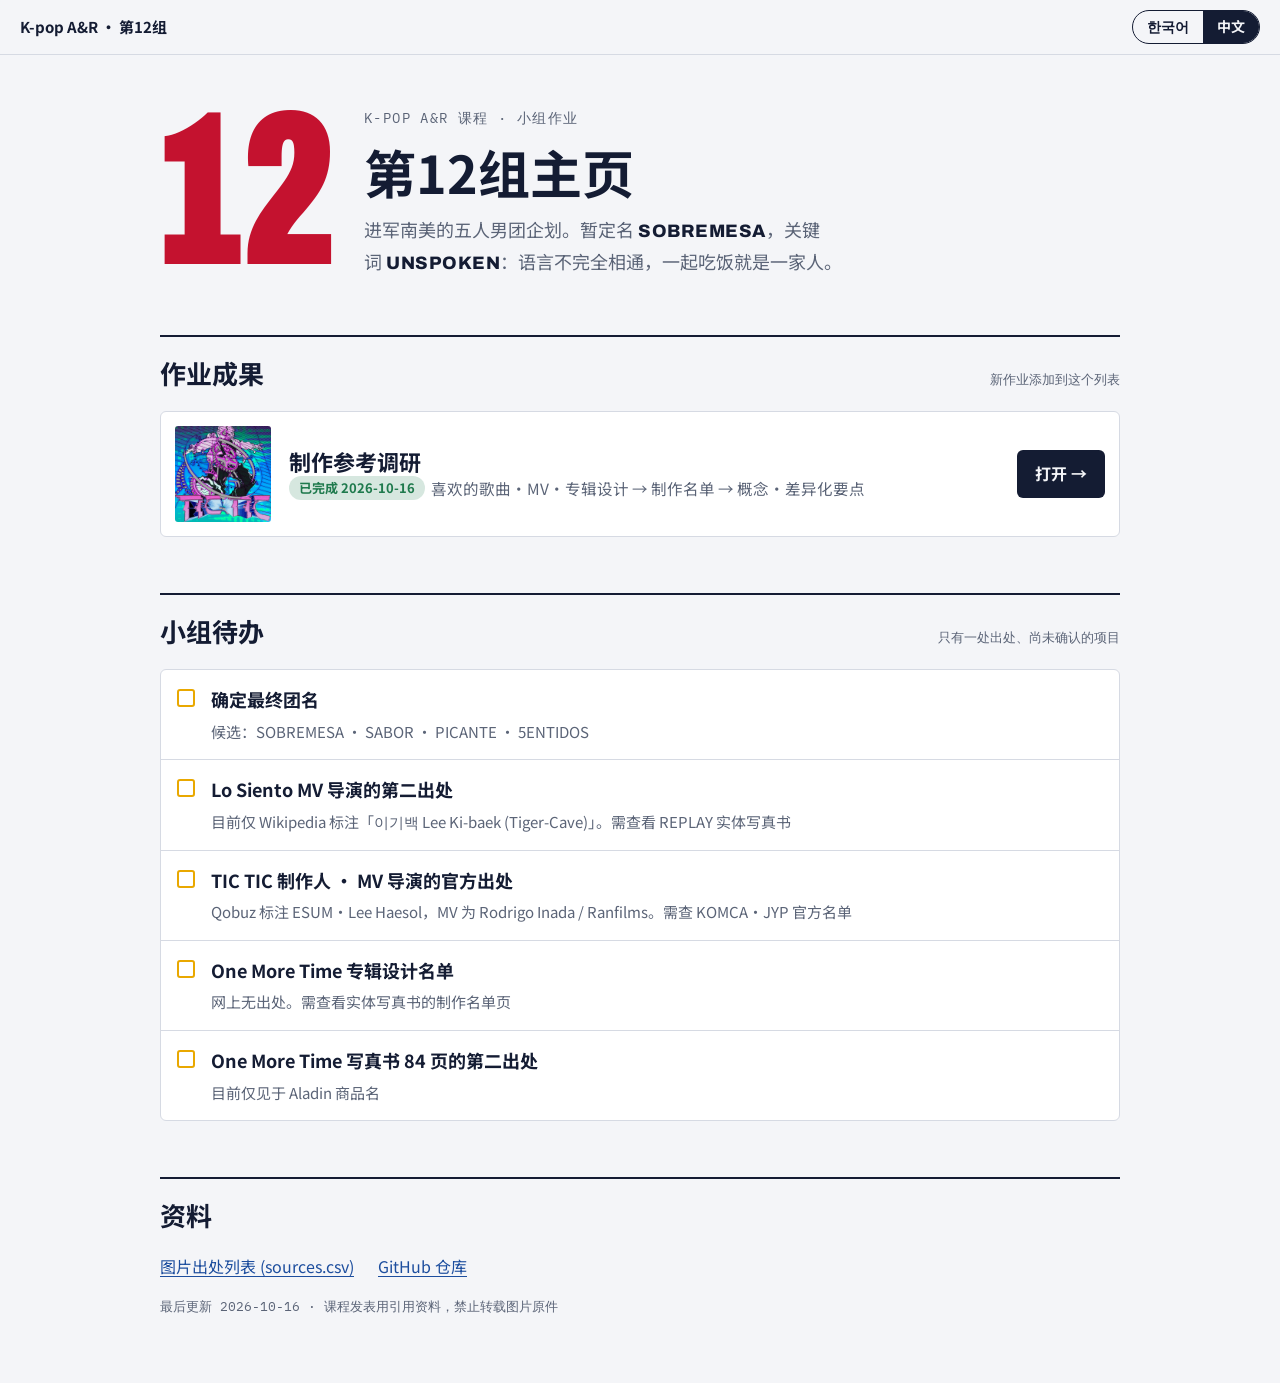
==== zh/index.html @ c370b21c "[kpop-sobremesa] feat: 12조 메인보드 + 한국어/중국어 버전 전환 Co-Authored-By: Claude Opus 5.5 <noreply@anthropic.c" ====
<!doctype html>
<html lang="zh-CN">
<head>
<meta charset="utf-8">
<meta name="viewport" content="width=device-width, initial-scale=1, viewport-fit=cover">
<meta name="robots" content="noindex, nofollow">
<title>第12组主页</title>
<link rel="preconnect" href="https://fonts.googleapis.com">
<link rel="preconnect" href="https://fonts.gstatic.com" crossorigin>
<link rel="stylesheet" href="https://fonts.googleapis.com/css2?family=Archivo:wdth,wght@62..125,400..900&family=Noto+Sans+SC:wght@400;500;700&family=IBM+Plex+Mono:wght@400;500&display=swap">
<link rel="stylesheet" href="../assets/board.css">
</head>
<body>
<nav class="topbar" aria-label="语言切换">
  <span>K-pop A&amp;R · 第12组</span>
  <div class="lang"><a href="../" hreflang="ko" lang="ko">한국어</a><span aria-current="true">中文</span></div>
</nav>

<div class="wrap">

<header class="hero">
  <div class="team-no" aria-hidden="true">12</div>
  <div class="eyebrow">K-pop A&amp;R 课程 · 小组作业</div>
  <h1>第12组主页</h1>
  <p>进军南美的五人男团企划。暂定名 <strong>SOBREMESA</strong>，关键词 <strong>UNSPOKEN</strong>：语言不完全相通，一起吃饭就是一家人。</p>
</header>

<section>
  <h2>作业成果 <small>新作业添加到这个列表</small></h2>
  <ul class="deliverables">
    <!-- 新成果：复制下面的 li 粘贴到上方，只改链接和状态（韩文版 ../index.html 也要同步） -->
    <li class="deliv">
      <img src="../assets/album_TICTIC_01.jpg" alt="" width="96" height="96">
      <div>
        <h3>制作参考调研</h3>
        <p class="desc"><span class="pill done">已完成 2026-10-16</span>喜欢的歌曲·MV·专辑设计 → 制作名单 → 概念·差异化要点</p>
      </div>
      <a class="open" href="reference.html">打开 →</a>
    </li>
  </ul>
</section>

<section>
  <h2>小组待办 <small>只有一处出处、尚未确认的项目</small></h2>
  <ul class="todo-list">
    <li><span class="box" aria-hidden="true"></span><div><b>确定最终团名</b><span>候选：SOBREMESA · SABOR · PICANTE · 5ENTIDOS</span></div></li>
    <li><span class="box" aria-hidden="true"></span><div><b>Lo Siento MV 导演的第二出处</b><span>目前仅 Wikipedia 标注「이기백 Lee Ki-baek (Tiger-Cave)」。需查看 REPLAY 实体写真书</span></div></li>
    <li><span class="box" aria-hidden="true"></span><div><b>TIC TIC 制作人 · MV 导演的官方出处</b><span>Qobuz 标注 ESUM·Lee Haesol，MV 为 Rodrigo Inada / Ranfilms。需查 KOMCA·JYP 官方名单</span></div></li>
    <li><span class="box" aria-hidden="true"></span><div><b>One More Time 专辑设计名单</b><span>网上无出处。需查看实体写真书的制作名单页</span></div></li>
    <li><span class="box" aria-hidden="true"></span><div><b>One More Time 写真书 84 页的第二出处</b><span>目前仅见于 Aladin 商品名</span></div></li>
  </ul>
</section>

<section>
  <h2>资料</h2>
  <div class="links">
    <a href="../assets/sources.csv">图片出处列表 (sources.csv)</a>
    <a href="https://github.com/minchan103-arch/sobremesa-reference">GitHub 仓库</a>
  </div>
  <p class="updated">最后更新 2026-10-16 · 课程发表用引用资料，禁止转载图片原件</p>
</section>

</div>
</body>
</html>
---- assets/board.css ----
/* 12조 메인보드 — 레퍼런스 페이지와 같은 토큰. 레이아웃: 상단바 → 큰 조 번호 → 산출물 목록 → 팀 할 일 → 자료 */
:root {
  --paper: #F4F5F8; --card: #FFFFFF; --ink: #141C33; --muted: #5B6477; --line: #D6DAE3;
  --chili: #C4122F; --tile: #1D4E9E; --maize: #E9A800; --ok: #1F7A4D; --chip-bg: #E9ECF3;
  --font-display: "Archivo", "Arial Narrow", system-ui, sans-serif;
  --font-body: "IBM Plex Sans KR", "Apple SD Gothic Neo", "Malgun Gothic", system-ui, sans-serif;
  --font-mono: "IBM Plex Mono", ui-monospace, "Consolas", monospace;
}
@media (prefers-color-scheme: dark) {
  :root:not([data-theme="light"]) {
    --paper: #0F1425; --card: #161D33; --ink: #E6EAF3; --muted: #9AA4BA; --line: #2B3552;
    --chili: #FF5C70; --tile: #7FA6EC; --maize: #F4C64A; --ok: #5FD39A; --chip-bg: #222B45; color-scheme: dark;
  }
}
:root[data-theme="dark"] {
  --paper: #0F1425; --card: #161D33; --ink: #E6EAF3; --muted: #9AA4BA; --line: #2B3552;
  --chili: #FF5C70; --tile: #7FA6EC; --maize: #F4C64A; --ok: #5FD39A; --chip-bg: #222B45; color-scheme: dark;
}
html[lang="zh-CN"] { --font-body: "Noto Sans SC", "PingFang SC", "Microsoft YaHei", system-ui, sans-serif; }

* { box-sizing: border-box; }
body {
  margin: 0; background: var(--paper); color: var(--ink);
  font-family: var(--font-body); font-size: 18px; line-height: 1.7; word-break: keep-all; overflow-wrap: break-word;
  padding-inline: 20px; padding-block: 0 64px;
}
html[lang="zh-CN"] body { word-break: normal; }
h1, h2, h3, p { margin: 0; text-wrap: balance; }
a { color: var(--tile); text-underline-offset: 3px; }
a:focus-visible, summary:focus-visible { outline: 2px solid var(--chili); outline-offset: 2px; }
.wrap { max-width: 960px; margin: 0 auto; display: flex; flex-direction: column; gap: 56px; }

.topbar {
  position: sticky; top: env(safe-area-inset-top, 0px); z-index: 10;
  display: flex; justify-content: space-between; align-items: center; gap: 12px;
  margin-inline: -20px; padding: 10px 20px;
  background: color-mix(in srgb, var(--paper) 92%, transparent); backdrop-filter: blur(6px);
  border-bottom: 1px solid var(--line); font-size: 15px; font-weight: 700;
}
.lang { display: flex; border: 1.5px solid var(--ink); border-radius: 999px; overflow: hidden; }
.lang a, .lang span { padding: 4px 14px; font-weight: 700; font-size: 14px; color: var(--ink); text-decoration: none; }
.lang [aria-current] { background: var(--ink); color: var(--paper); }

.hero { padding-top: 48px; display: grid; grid-template-columns: auto minmax(0, 1fr); gap: 8px 28px; align-items: end; }
.team-no { font-family: var(--font-display); font-weight: 900; font-stretch: 62%; font-size: clamp(120px, 24vw, 220px); line-height: .8; color: var(--chili); grid-row: span 3; }
.eyebrow { font-family: var(--font-mono); font-size: 14px; letter-spacing: .1em; text-transform: uppercase; color: var(--muted); }
.hero h1 { font-size: clamp(32px, 5vw, 52px); line-height: 1.15; }
.hero p { color: var(--muted); max-width: 60ch; }
.hero p strong { color: var(--ink); font-family: var(--font-display); font-weight: 800; letter-spacing: .03em; }

section { display: flex; flex-direction: column; gap: 16px; }
section > h2 { font-size: 26px; border-top: 2px solid var(--ink); padding-top: 14px; display: flex; justify-content: space-between; align-items: baseline; gap: 12px; }
section > h2 small { font-family: var(--font-mono); font-size: 13px; font-weight: 400; color: var(--muted); }

.deliverables { list-style: none; margin: 0; padding: 0; display: flex; flex-direction: column; gap: 12px; }
.deliv {
  display: grid; grid-template-columns: 96px minmax(0, 1fr) auto; gap: 18px; align-items: center;
  background: var(--card); border: 1px solid var(--line); border-radius: 6px; padding: 14px;
}
.deliv img { width: 96px; height: auto; border-radius: 3px; display: block; }
.deliv h3 { font-size: 22px; line-height: 1.3; }
.deliv .desc { font-size: 15.5px; color: var(--muted); }
.pill { display: inline-block; font-size: 13px; font-weight: 700; padding: 1px 10px; border-radius: 999px; margin-right: 6px; vertical-align: 2px; }
.pill.done { background: color-mix(in srgb, var(--ok) 18%, transparent); color: var(--ok); }
.pill.todo { background: color-mix(in srgb, var(--maize) 30%, transparent); color: var(--ink); }
.open {
  display: inline-block; background: var(--ink); color: var(--paper); text-decoration: none;
  font-weight: 700; font-size: 16px; padding: 10px 18px; border-radius: 6px; white-space: nowrap;
}
.open:hover { background: var(--chili); }

.todo-list { list-style: none; margin: 0; padding: 0; border: 1px solid var(--line); border-radius: 6px; background: var(--card); }
.todo-list li { display: grid; grid-template-columns: 22px minmax(0, 1fr); gap: 12px; padding: 14px 16px; border-bottom: 1px solid var(--line); }
.todo-list li:last-child { border-bottom: 0; }
.todo-list .box { width: 18px; height: 18px; border: 2px solid var(--maize); border-radius: 3px; margin-top: 5px; }
.todo-list b { display: block; }
.todo-list span { font-size: 15px; color: var(--muted); }

.links { display: flex; flex-wrap: wrap; gap: 10px 24px; font-size: 16px; }
.updated { font-family: var(--font-mono); font-size: 13px; color: var(--muted); }

@media (max-width: 640px) {
  .hero { grid-template-columns: 1fr; }
  .team-no { grid-row: auto; }
  .deliv { grid-template-columns: 72px minmax(0, 1fr); }
  .deliv img { width: 72px; }
  .deliv .open { grid-column: 1 / -1; text-align: center; }
}
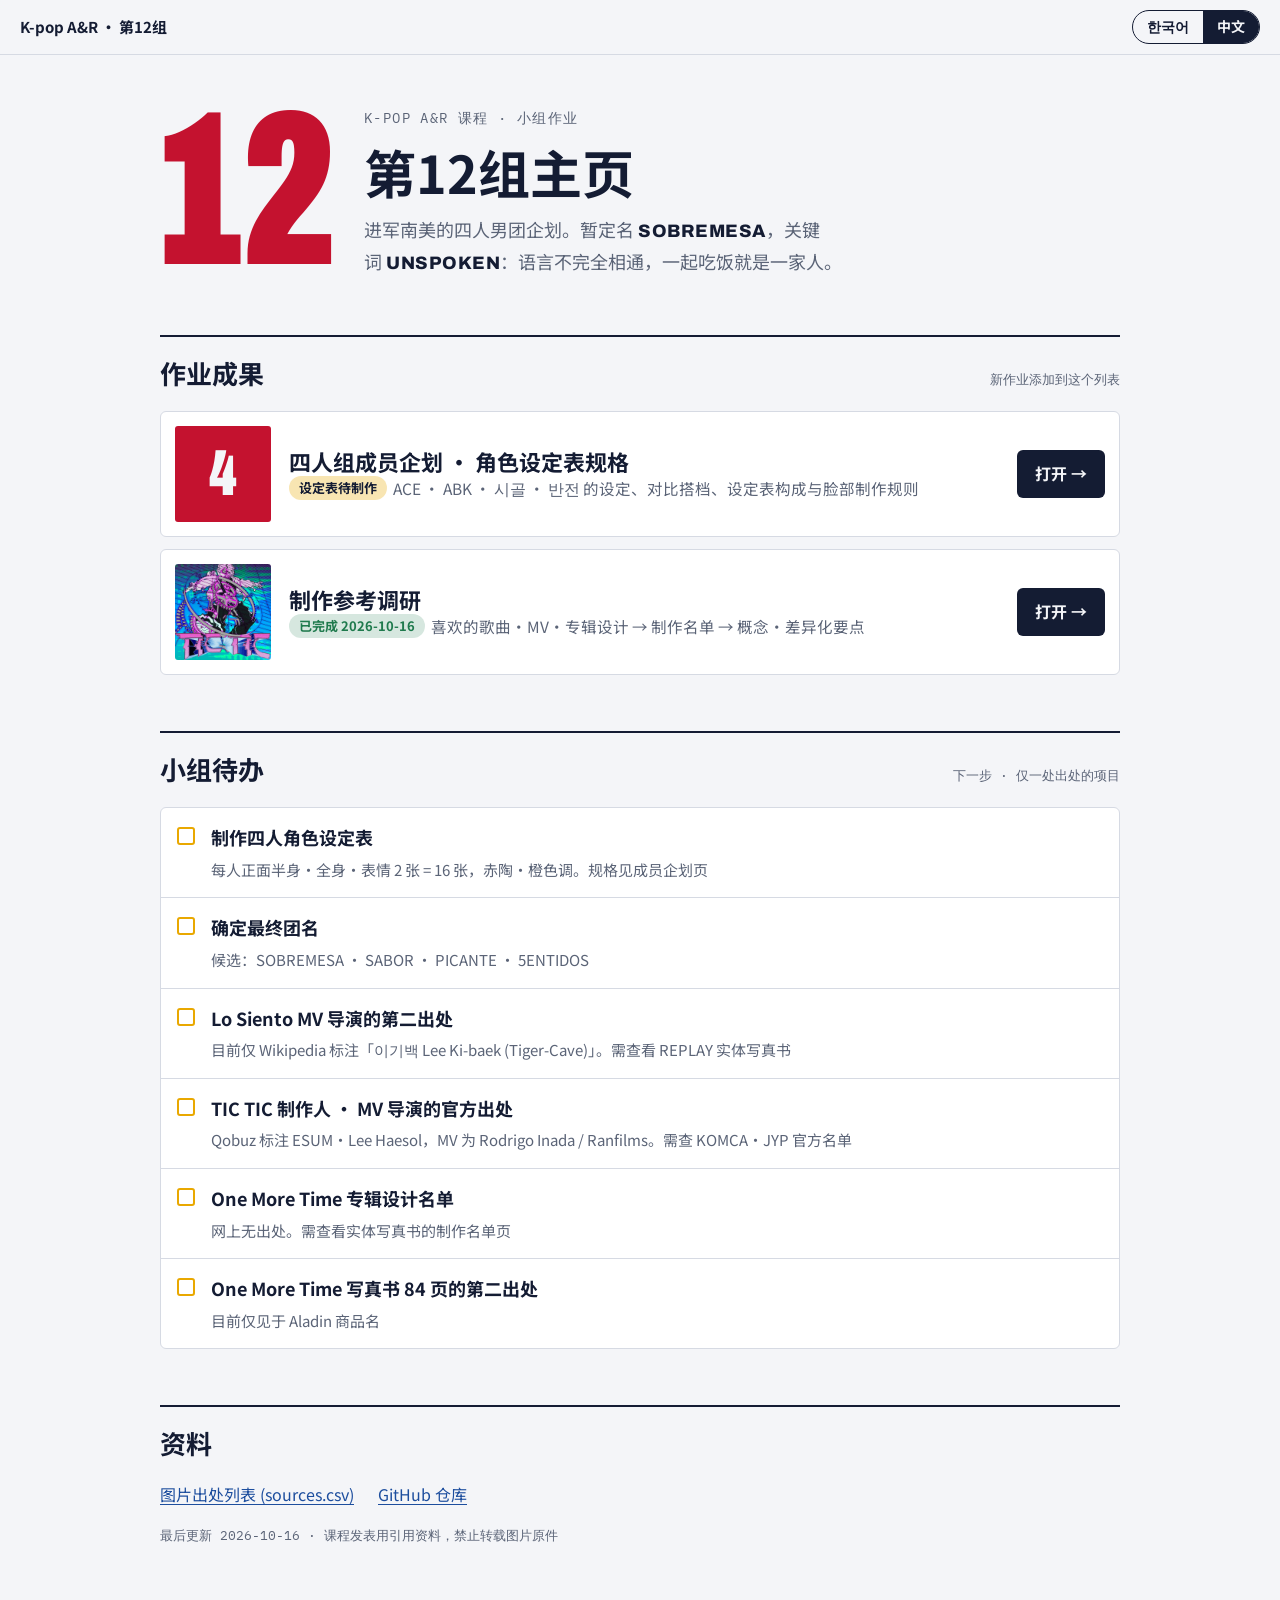
==== commit 51cdb957: "[kpop-sobremesa] feat: 4인조 멤버 기획 페이지(한/중) + 5인→4인 반영 Co-Authored-By: Claude Opus 5.5 <noreply@anthro" ====
--- a/zh/index.html
+++ b/zh/index.html
@@ -22,13 +22,21 @@
   <div class="team-no" aria-hidden="true">12</div>
   <div class="eyebrow">K-pop A&amp;R 课程 · 小组作业</div>
   <h1>第12组主页</h1>
-  <p>进军南美的五人男团企划。暂定名 <strong>SOBREMESA</strong>，关键词 <strong>UNSPOKEN</strong>：语言不完全相通，一起吃饭就是一家人。</p>
+  <p>进军南美的四人男团企划。暂定名 <strong>SOBREMESA</strong>，关键词 <strong>UNSPOKEN</strong>：语言不完全相通，一起吃饭就是一家人。</p>
 </header>
 
 <section>
   <h2>作业成果 <small>新作业添加到这个列表</small></h2>
   <ul class="deliverables">
     <!-- 新成果：复制下面的 li 粘贴到上方，只改链接和状态（韩文版 ../index.html 也要同步） -->
+    <li class="deliv">
+      <div class="deliv-no" aria-hidden="true">4</div>
+      <div>
+        <h3>四人组成员企划 · 角色设定表规格</h3>
+        <p class="desc"><span class="pill todo">设定表待制作</span>ACE · ABK · 시골 · 반전 的设定、对比搭档、设定表构成与脸部制作规则</p>
+      </div>
+      <a class="open" href="members.html">打开 →</a>
+    </li>
     <li class="deliv">
       <img src="../assets/album_TICTIC_01.jpg" alt="" width="96" height="96">
       <div>
@@ -41,8 +49,9 @@
 </section>
 
 <section>
-  <h2>小组待办 <small>只有一处出处、尚未确认的项目</small></h2>
+  <h2>小组待办 <small>下一步 · 仅一处出处的项目</small></h2>
   <ul class="todo-list">
+    <li><span class="box" aria-hidden="true"></span><div><b>制作四人角色设定表</b><span>每人正面半身·全身·表情 2 张 = 16 张，赤陶·橙色调。规格见成员企划页</span></div></li>
     <li><span class="box" aria-hidden="true"></span><div><b>确定最终团名</b><span>候选：SOBREMESA · SABOR · PICANTE · 5ENTIDOS</span></div></li>
     <li><span class="box" aria-hidden="true"></span><div><b>Lo Siento MV 导演的第二出处</b><span>目前仅 Wikipedia 标注「이기백 Lee Ki-baek (Tiger-Cave)」。需查看 REPLAY 实体写真书</span></div></li>
     <li><span class="box" aria-hidden="true"></span><div><b>TIC TIC 制作人 · MV 导演的官方出处</b><span>Qobuz 标注 ESUM·Lee Haesol，MV 为 Rodrigo Inada / Ranfilms。需查 KOMCA·JYP 官方名单</span></div></li>
--- a/assets/board.css
+++ b/assets/board.css
@@ -58,6 +58,7 @@
   background: var(--card); border: 1px solid var(--line); border-radius: 6px; padding: 14px;
 }
 .deliv img { width: 96px; height: auto; border-radius: 3px; display: block; }
+.deliv-no { width: 96px; aspect-ratio: 1; max-width: 100%; display: grid; place-items: center; border-radius: 3px; background: var(--chili); color: var(--paper); font-family: var(--font-display); font-weight: 900; font-stretch: 62%; font-size: 64px; line-height: 1; }
 .deliv h3 { font-size: 22px; line-height: 1.3; }
 .deliv .desc { font-size: 15.5px; color: var(--muted); }
 .pill { display: inline-block; font-size: 13px; font-weight: 700; padding: 1px 10px; border-radius: 999px; margin-right: 6px; vertical-align: 2px; }
@@ -83,6 +84,35 @@
   .hero { grid-template-columns: 1fr; }
   .team-no { grid-row: auto; }
   .deliv { grid-template-columns: 72px minmax(0, 1fr); }
-  .deliv img { width: 72px; }
+  .deliv img, .deliv-no { width: 72px; }
+  .deliv-no { font-size: 48px; }
   .deliv .open { grid-column: 1 / -1; text-align: center; }
 }
+
+/* 서브 페이지 상단바의 메인보드 링크 */
+.topbar > a { color: var(--ink); text-decoration: none; }
+.topbar > a:hover { color: var(--chili); }
+
+/* 캐릭터 기획 페이지 */
+.lead { font-size: 19px; max-width: 62ch; }
+.members { display: grid; grid-template-columns: repeat(2, minmax(0, 1fr)); gap: 16px; }
+.member { background: var(--card); border: 1px solid var(--line); border-radius: 6px; padding: 20px; display: flex; flex-direction: column; gap: 14px; min-width: 0; }
+.member header { display: flex; justify-content: space-between; align-items: baseline; gap: 12px; border-bottom: 2px solid var(--ink); padding-bottom: 10px; }
+.member .tag { font-family: var(--font-display); font-weight: 900; font-stretch: 70%; font-size: 48px; line-height: .9; }
+.member .pos { font-weight: 700; color: var(--chili); text-align: right; }
+.member .quote { font-size: 17px; font-weight: 500; }
+.member dl { margin: 0; display: grid; grid-template-columns: 92px minmax(0, 1fr); gap: 6px 12px; font-size: 16px; }
+.member dt { color: var(--muted); }
+.member dd { margin: 0; }
+.member .status { font-size: 14px; color: var(--muted); }
+.pairs { display: grid; grid-template-columns: repeat(2, minmax(0, 1fr)); gap: 16px; }
+.pair { background: var(--card); border: 1px solid var(--line); border-radius: 6px; padding: 18px 20px; display: flex; flex-direction: column; gap: 6px; }
+.pair b { font-family: var(--font-display); font-weight: 900; font-stretch: 75%; font-size: 34px; line-height: 1; }
+.pair b i { font-style: normal; color: var(--chili); padding-inline: 6px; }
+.pair span { font-size: 16px; color: var(--muted); }
+.spec { margin: 0; padding-left: 1.2em; display: flex; flex-direction: column; gap: 8px; }
+.spec strong { color: var(--chili); }
+.rule { background: var(--card); border: 1.5px solid var(--chili); border-radius: 6px; padding: 14px 18px; font-size: 17px; }
+@media (max-width: 720px) {
+  .members, .pairs { grid-template-columns: 1fr; }
+}
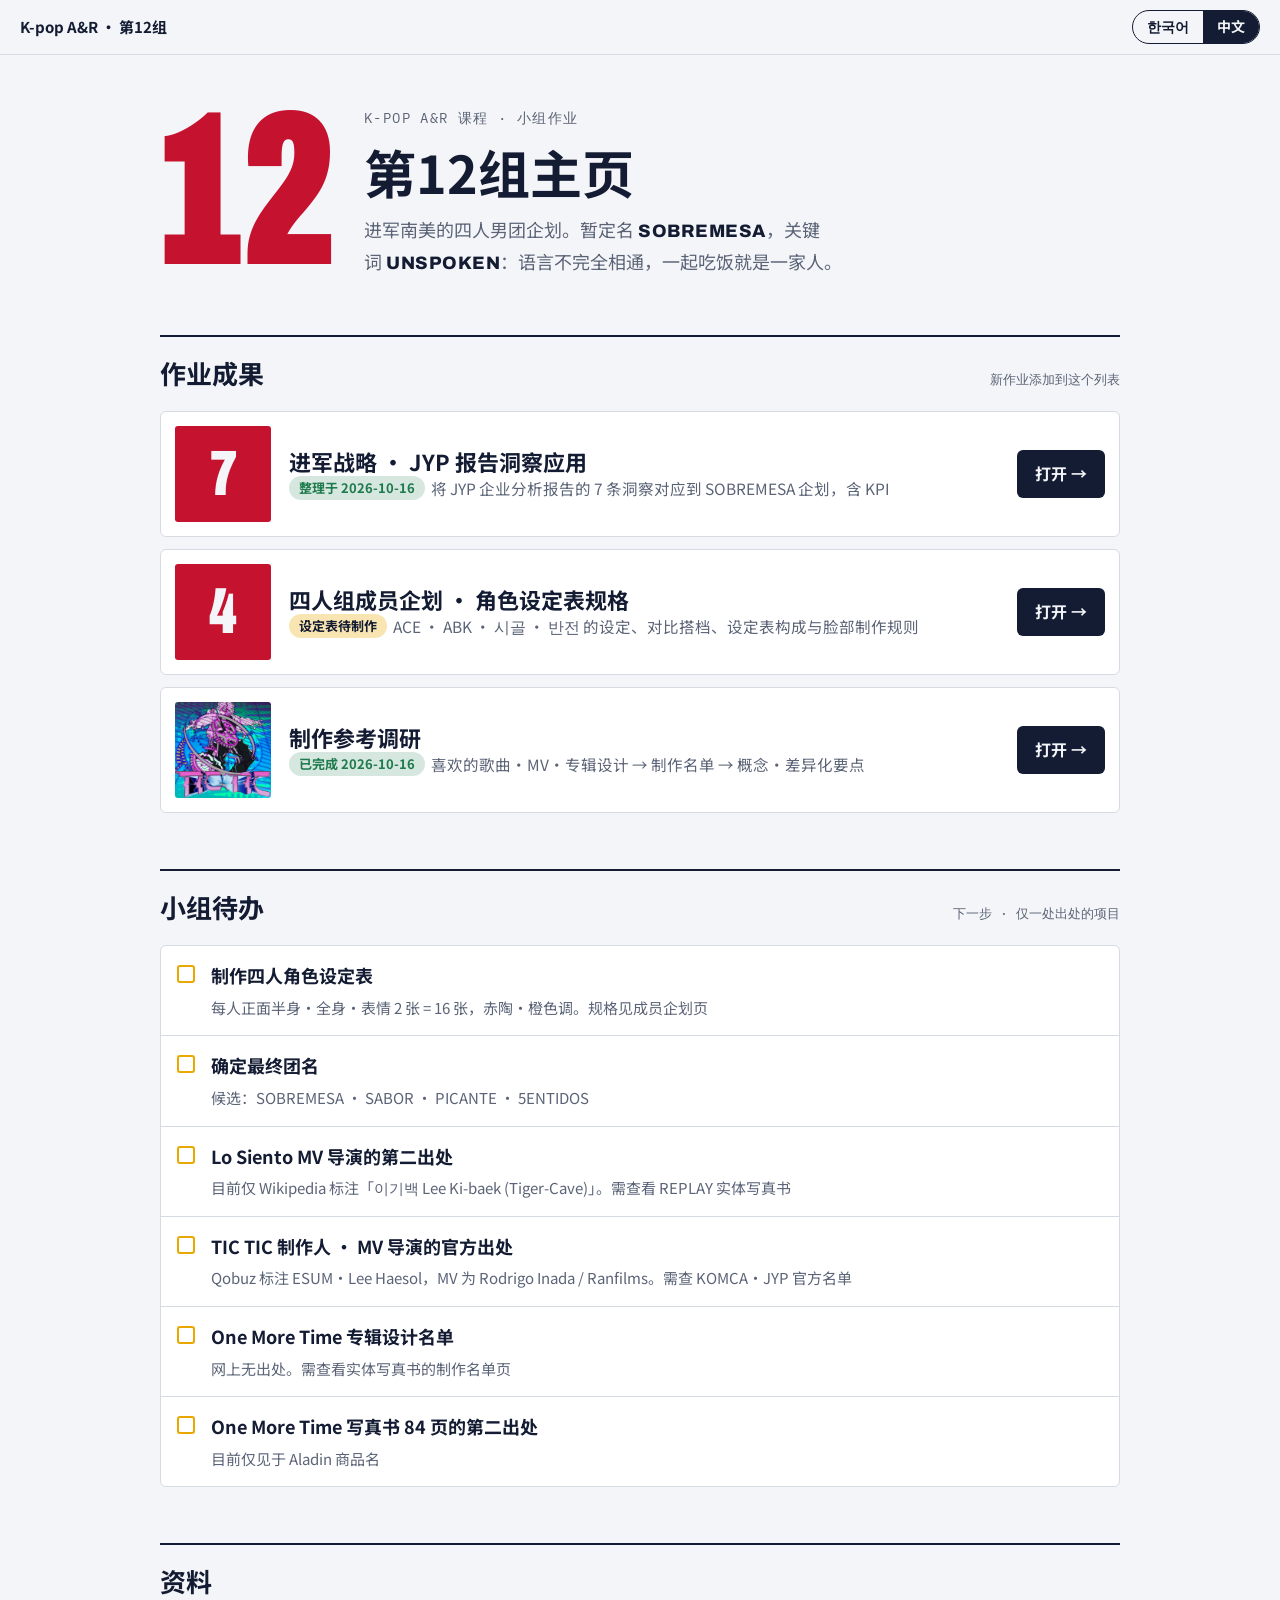
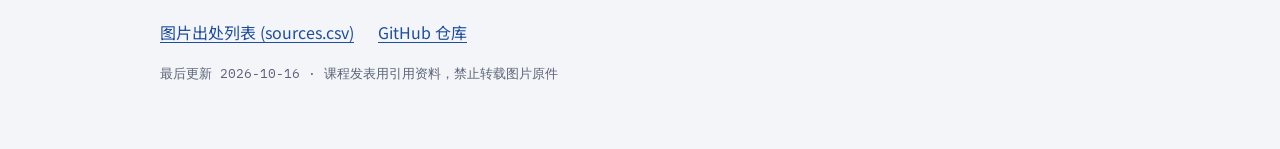
==== commit e825303c: "[kpop-sobremesa] feat: 진출 전략 페이지(한/중) — JYP 리포트 인사이트 적용 Co-Authored-By: Claude Opus 5.5 <noreply@ant" ====
--- a/zh/index.html
+++ b/zh/index.html
@@ -29,6 +29,14 @@
   <h2>作业成果 <small>新作业添加到这个列表</small></h2>
   <ul class="deliverables">
     <!-- 新成果：复制下面的 li 粘贴到上方，只改链接和状态（韩文版 ../index.html 也要同步） -->
+    <li class="deliv">
+      <div class="deliv-no" aria-hidden="true">7</div>
+      <div>
+        <h3>进军战略 · JYP 报告洞察应用</h3>
+        <p class="desc"><span class="pill done">整理于 2026-10-16</span>将 JYP 企业分析报告的 7 条洞察对应到 SOBREMESA 企划，含 KPI</p>
+      </div>
+      <a class="open" href="strategy.html">打开 →</a>
+    </li>
     <li class="deliv">
       <div class="deliv-no" aria-hidden="true">4</div>
       <div>
--- a/assets/board.css
+++ b/assets/board.css
@@ -116,3 +116,27 @@
 @media (max-width: 720px) {
   .members, .pairs { grid-template-columns: 1fr; }
 }
+
+/* 전략 페이지: 리포트 인사이트 → SOBREMESA 적용 대응표 */
+.thesis-box { background: var(--ink); color: var(--paper); border-radius: 6px; padding: 24px; display: flex; flex-direction: column; gap: 10px; }
+.thesis-box b { font-size: clamp(24px, 3.6vw, 34px); line-height: 1.25; }
+.thesis-box p { color: color-mix(in srgb, var(--paper) 82%, transparent); max-width: 70ch; }
+.map { display: flex; flex-direction: column; border: 1px solid var(--line); border-radius: 6px; background: var(--card); }
+.map-row { display: grid; grid-template-columns: 56px minmax(0, 1fr) minmax(0, 1.25fr); gap: 0 20px; padding: 18px; border-bottom: 1px solid var(--line); }
+.map-row:last-child { border-bottom: 0; }
+.map-row.head { font-family: var(--font-mono); font-size: 13px; letter-spacing: .1em; color: var(--muted); padding-block: 10px; }
+.map-row .n { font-family: var(--font-display); font-weight: 900; font-stretch: 62%; font-size: 40px; line-height: 1; color: var(--chili); }
+.map-row .src-ins b { display: block; font-size: 18px; }
+.map-row .src-ins span { font-size: 15px; color: var(--muted); }
+.map-row .apply { font-size: 17px; }
+.map-row .apply b { color: var(--chili); }
+.kpi { display: grid; grid-template-columns: repeat(2, minmax(0, 1fr)); gap: 16px; }
+.kpi div { background: var(--card); border: 1px solid var(--line); border-radius: 6px; padding: 18px 20px; display: flex; flex-direction: column; gap: 6px; }
+.kpi b { font-size: 19px; }
+.kpi span { font-size: 16px; color: var(--muted); }
+@media (max-width: 720px) {
+  .map-row { grid-template-columns: 44px minmax(0, 1fr); gap: 8px 14px; }
+  .map-row .apply { grid-column: 2; }
+  .map-row.head { display: none; }
+  .kpi { grid-template-columns: 1fr; }
+}
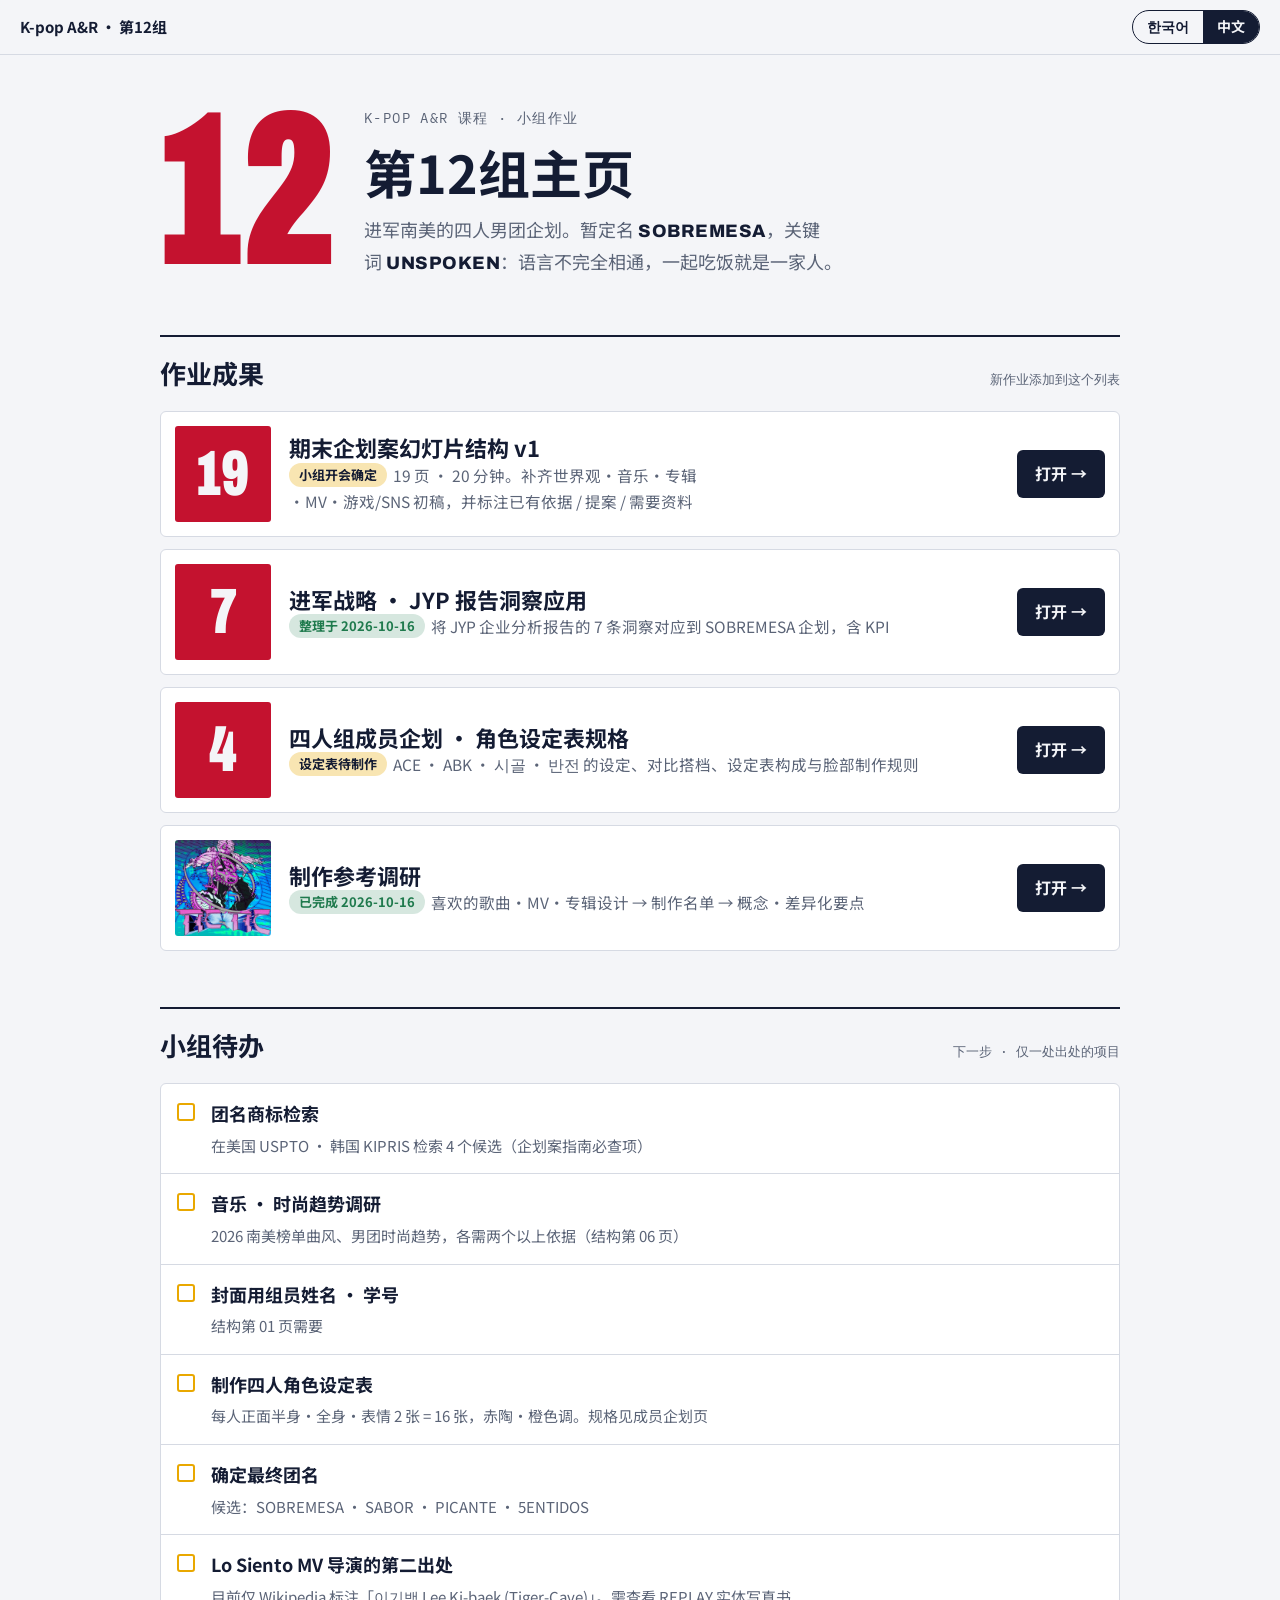
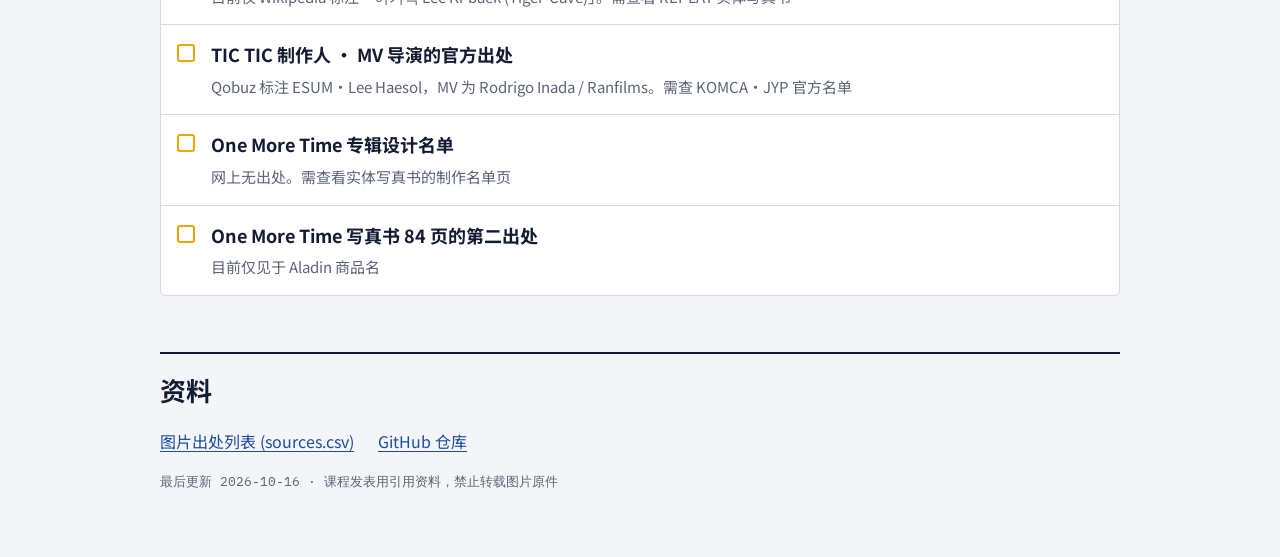
==== commit b9e9f296: "[kpop-sobremesa] feat: 기말 기획안 슬라이드 구성안 v1(한/중) + 할 일 갱신 Co-Authored-By: Claude Opus 5.5 <noreply@ant" ====
--- a/zh/index.html
+++ b/zh/index.html
@@ -30,6 +30,14 @@
   <ul class="deliverables">
     <!-- 新成果：复制下面的 li 粘贴到上方，只改链接和状态（韩文版 ../index.html 也要同步） -->
     <li class="deliv">
+      <div class="deliv-no" aria-hidden="true">19</div>
+      <div>
+        <h3>期末企划案幻灯片结构 v1</h3>
+        <p class="desc"><span class="pill todo">小组开会确定</span>19 页 · 20 分钟。补齐世界观·音乐·专辑·MV·游戏/SNS 初稿，并标注已有依据 / 提案 / 需要资料</p>
+      </div>
+      <a class="open" href="deck.html">打开 →</a>
+    </li>
+    <li class="deliv">
       <div class="deliv-no" aria-hidden="true">7</div>
       <div>
         <h3>进军战略 · JYP 报告洞察应用</h3>
@@ -59,6 +67,9 @@
 <section>
   <h2>小组待办 <small>下一步 · 仅一处出处的项目</small></h2>
   <ul class="todo-list">
+    <li><span class="box" aria-hidden="true"></span><div><b>团名商标检索</b><span>在美国 USPTO · 韩国 KIPRIS 检索 4 个候选（企划案指南必查项）</span></div></li>
+    <li><span class="box" aria-hidden="true"></span><div><b>音乐 · 时尚趋势调研</b><span>2026 南美榜单曲风、男团时尚趋势，各需两个以上依据（结构第 06 页）</span></div></li>
+    <li><span class="box" aria-hidden="true"></span><div><b>封面用组员姓名 · 学号</b><span>结构第 01 页需要</span></div></li>
     <li><span class="box" aria-hidden="true"></span><div><b>制作四人角色设定表</b><span>每人正面半身·全身·表情 2 张 = 16 张，赤陶·橙色调。规格见成员企划页</span></div></li>
     <li><span class="box" aria-hidden="true"></span><div><b>确定最终团名</b><span>候选：SOBREMESA · SABOR · PICANTE · 5ENTIDOS</span></div></li>
     <li><span class="box" aria-hidden="true"></span><div><b>Lo Siento MV 导演的第二出处</b><span>目前仅 Wikipedia 标注「이기백 Lee Ki-baek (Tiger-Cave)」。需查看 REPLAY 实体写真书</span></div></li>
--- a/assets/board.css
+++ b/assets/board.css
@@ -140,3 +140,25 @@
   .map-row.head { display: none; }
   .kpi { grid-template-columns: 1fr; }
 }
+
+/* 슬라이드 구성안 */
+.legend { display: flex; flex-wrap: wrap; gap: 10px 18px; font-size: 15px; color: var(--muted); align-items: center; }
+.st { display: inline-block; font-size: 12.5px; font-weight: 700; padding: 1px 9px; border-radius: 999px; white-space: nowrap; }
+.st.ok { background: color-mix(in srgb, var(--ok) 18%, transparent); color: var(--ok); }
+.st.prop { background: color-mix(in srgb, var(--tile) 16%, transparent); color: var(--tile); }
+.st.need { background: color-mix(in srgb, var(--maize) 30%, transparent); color: var(--ink); }
+.slides { list-style: none; margin: 0; padding: 0; display: flex; flex-direction: column; gap: 12px; }
+.slide { display: grid; grid-template-columns: 76px minmax(0, 1fr); gap: 18px; background: var(--card); border: 1px solid var(--line); border-radius: 6px; padding: 18px; }
+.slide .no { display: flex; flex-direction: column; gap: 2px; }
+.slide .no b { font-family: var(--font-display); font-weight: 900; font-stretch: 62%; font-size: 44px; line-height: .9; color: var(--chili); }
+.slide .no span { font-family: var(--font-mono); font-size: 13px; color: var(--muted); }
+.slide .body { display: flex; flex-direction: column; gap: 8px; min-width: 0; }
+.slide h3 { font-size: 21px; line-height: 1.35; display: flex; flex-wrap: wrap; gap: 6px 10px; align-items: center; }
+.slide .msg { font-weight: 500; }
+.slide ul { margin: 0; padding-left: 1.1em; display: flex; flex-direction: column; gap: 4px; font-size: 16px; }
+.slide .note { font-size: 14px; color: var(--muted); }
+.group-title { font-family: var(--font-mono); font-size: 13px; letter-spacing: .12em; color: var(--muted); margin-top: 8px; }
+@media (max-width: 640px) {
+  .slide { grid-template-columns: 1fr; gap: 8px; }
+  .slide .no { flex-direction: row; align-items: baseline; gap: 10px; }
+}
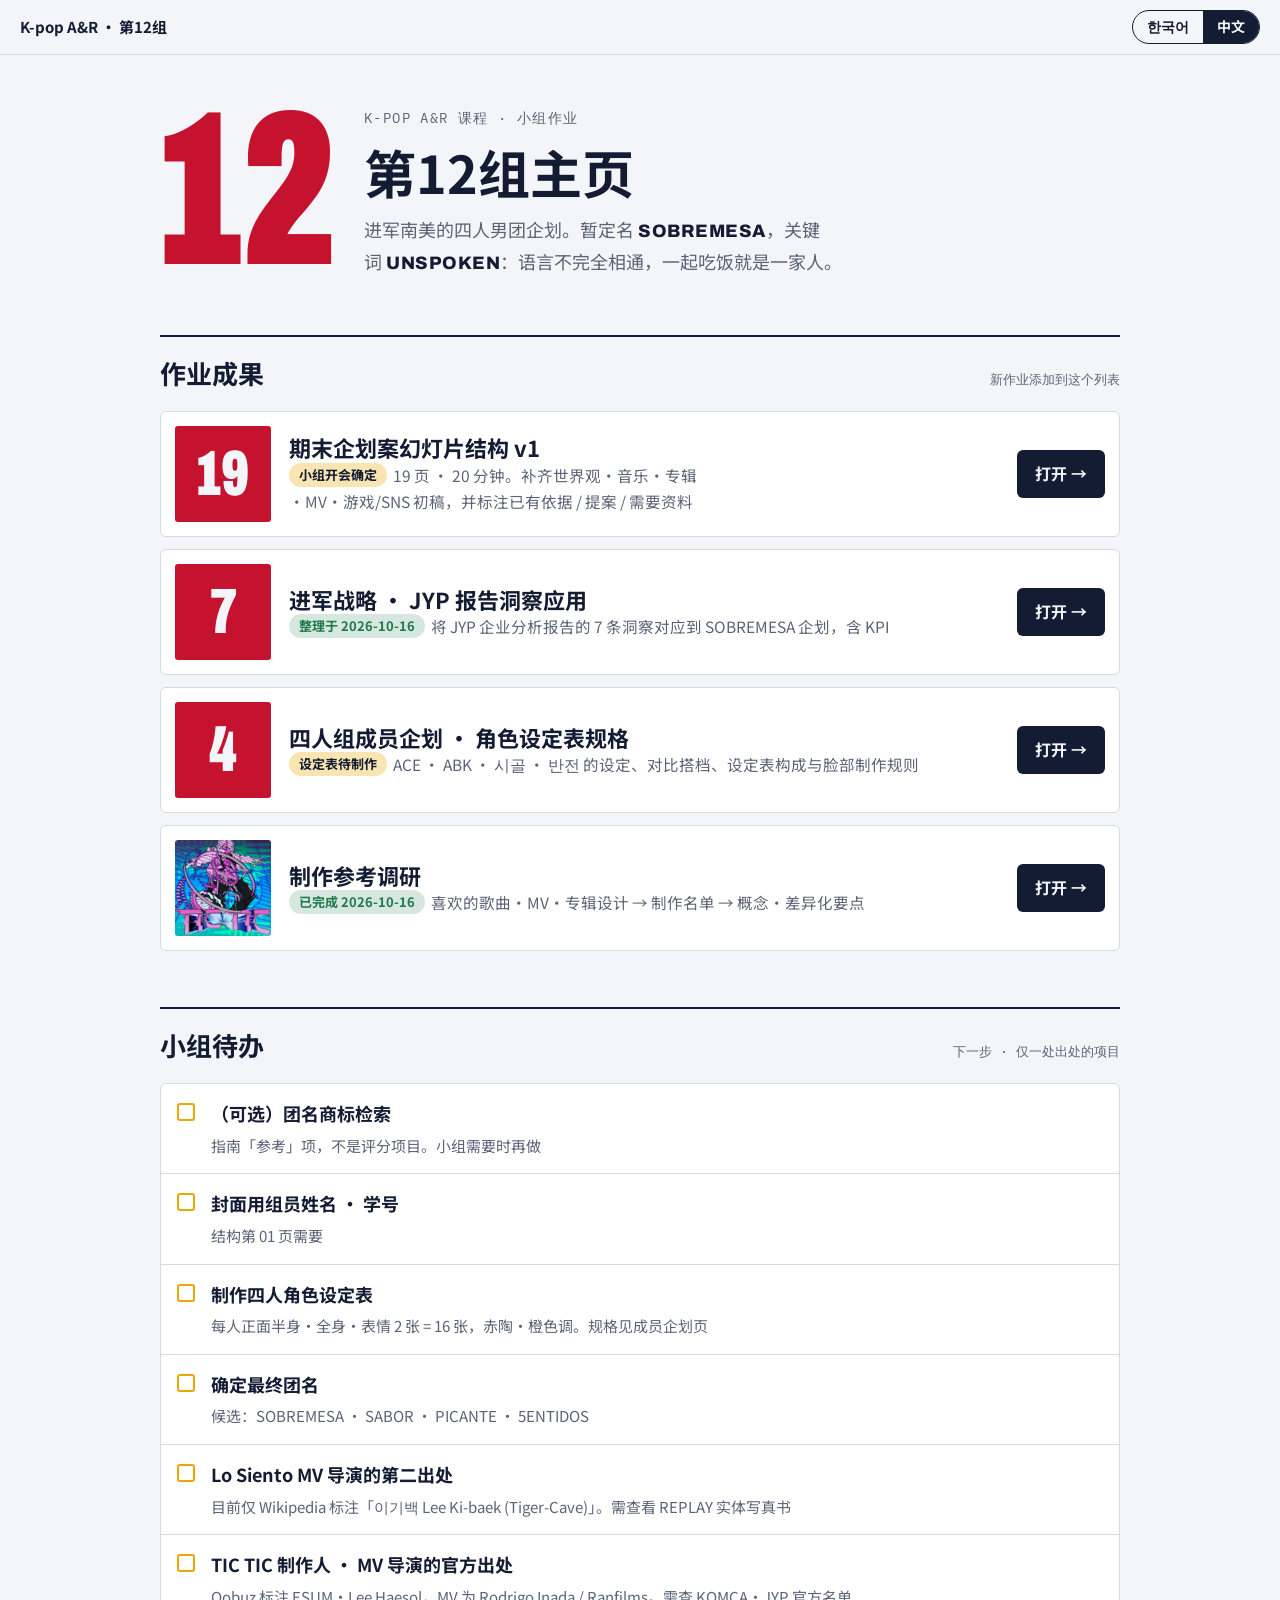
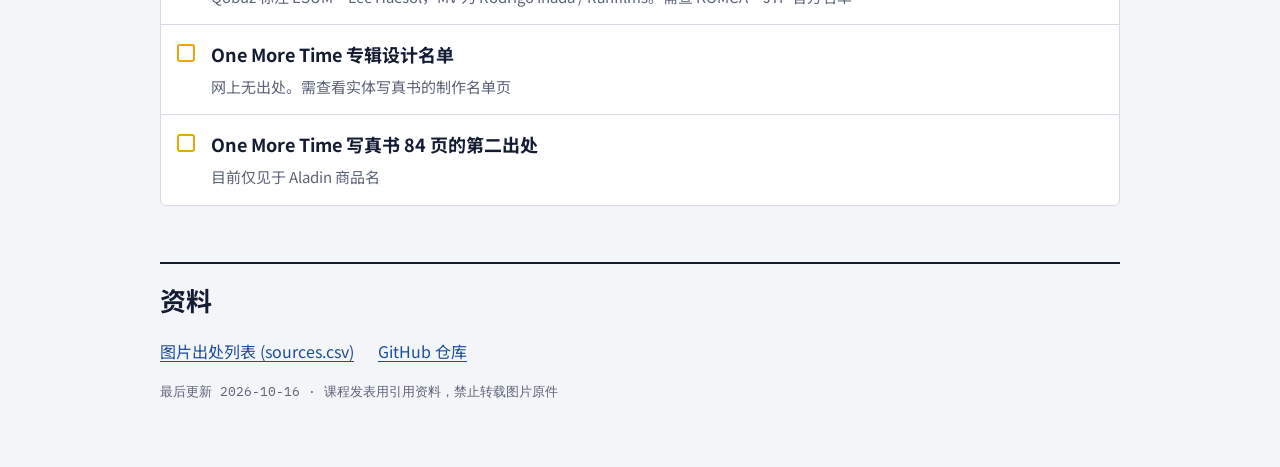
==== commit 1b8b4b65: "[kpop-sobremesa] feat: 구성안 06 음악·패션 트렌드 근거 반영 + 경쟁 사례, 상표권 '필수' 표기 정정 Co-Authored-By: Claude Opus 5." ====
--- a/zh/index.html
+++ b/zh/index.html
@@ -67,8 +67,7 @@
 <section>
   <h2>小组待办 <small>下一步 · 仅一处出处的项目</small></h2>
   <ul class="todo-list">
-    <li><span class="box" aria-hidden="true"></span><div><b>团名商标检索</b><span>在美国 USPTO · 韩国 KIPRIS 检索 4 个候选（企划案指南必查项）</span></div></li>
-    <li><span class="box" aria-hidden="true"></span><div><b>音乐 · 时尚趋势调研</b><span>2026 南美榜单曲风、男团时尚趋势，各需两个以上依据（结构第 06 页）</span></div></li>
+    <li><span class="box" aria-hidden="true"></span><div><b>（可选）团名商标检索</b><span>指南「参考」项，不是评分项目。小组需要时再做</span></div></li>
     <li><span class="box" aria-hidden="true"></span><div><b>封面用组员姓名 · 学号</b><span>结构第 01 页需要</span></div></li>
     <li><span class="box" aria-hidden="true"></span><div><b>制作四人角色设定表</b><span>每人正面半身·全身·表情 2 张 = 16 张，赤陶·橙色调。规格见成员企划页</span></div></li>
     <li><span class="box" aria-hidden="true"></span><div><b>确定最终团名</b><span>候选：SOBREMESA · SABOR · PICANTE · 5ENTIDOS</span></div></li>
